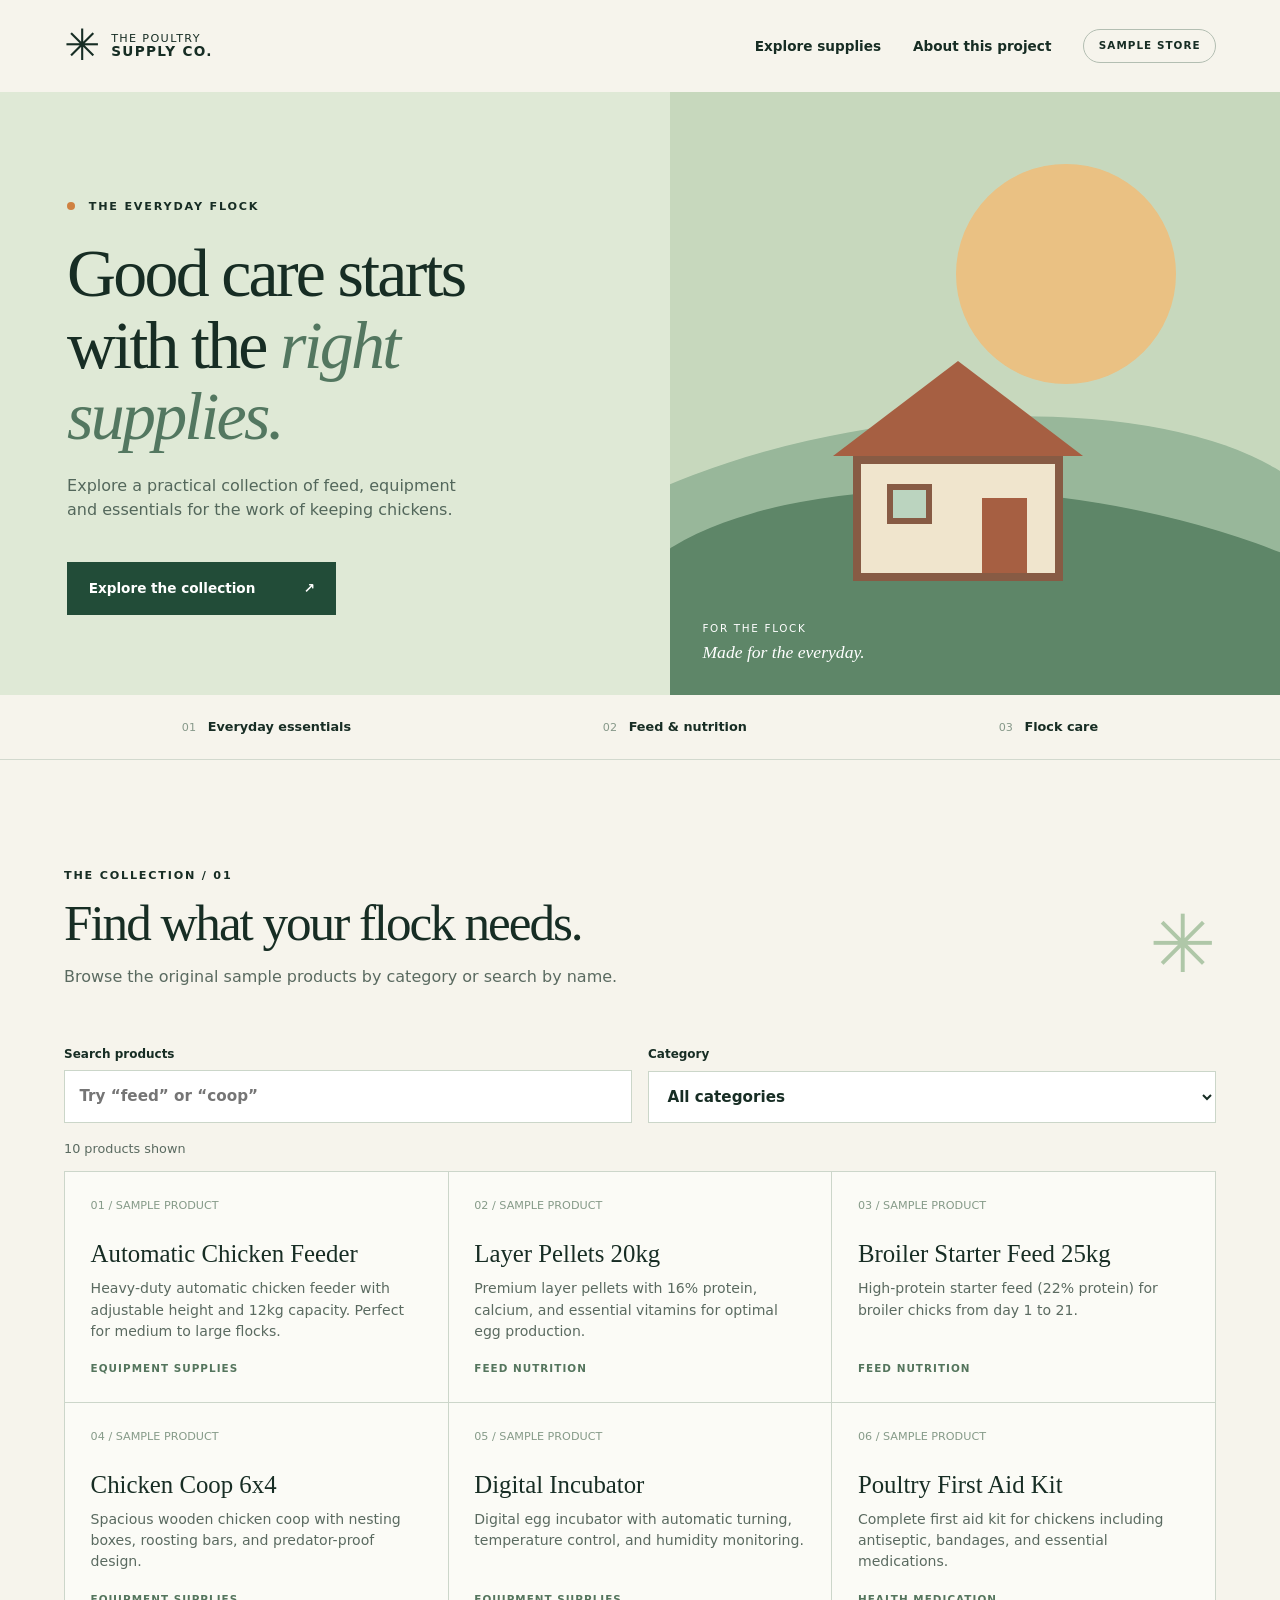
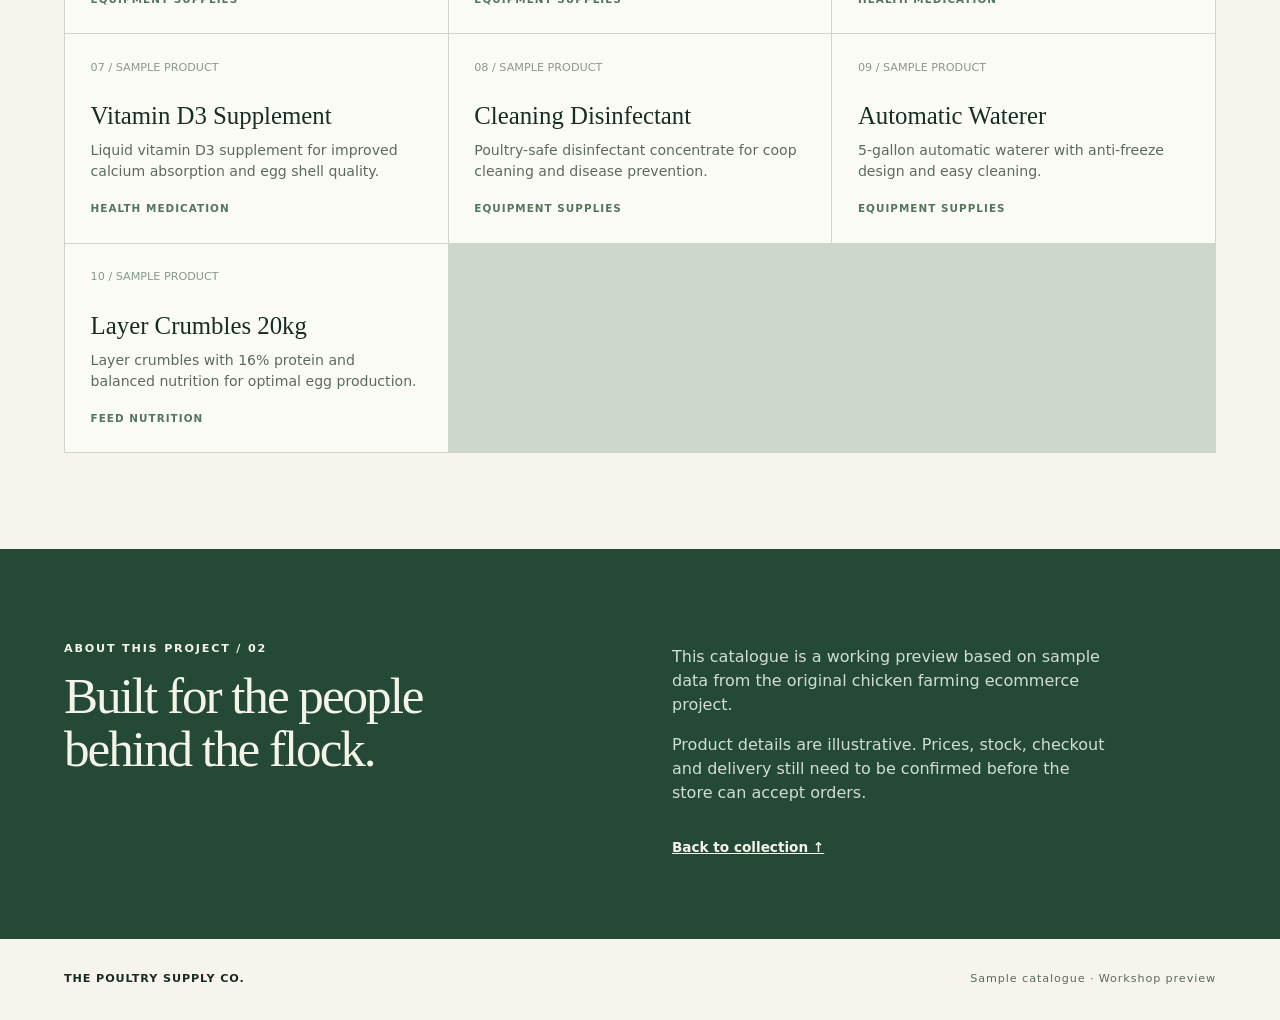
==== index.html @ 5d29d9c8 "Create standalone sample catalogue" ====
<!doctype html>
<html lang="en">
<head>
  <meta charset="utf-8">
  <meta name="viewport" content="width=device-width, initial-scale=1">
  <meta name="description" content="Explore sample poultry supplies from the Chicken Farming Ecommerce project.">
  <title>Chicken Farming | Sample catalogue</title>
  <link rel="stylesheet" href="store.css">
  <script src="products.js" defer></script>
  <script src="store.js" defer></script>
</head>
<body>
  <header class="header">
    <a class="brand" href="#top"><span class="brand-mark" aria-hidden="true">✳</span><span>THE POULTRY<br><b>SUPPLY CO.</b></span></a>
    <nav aria-label="Main navigation"><a href="#catalogue">Explore supplies</a><a href="#about">About this project</a></nav>
    <span class="demo-tag">SAMPLE STORE</span>
  </header>
  <main id="top">
    <section class="hero">
      <div class="hero-copy"><p class="eyebrow"><span></span> THE EVERYDAY FLOCK</p><h1>Good care starts<br>with the <em>right supplies.</em></h1><p>Explore a practical collection of feed, equipment and essentials for the work of keeping chickens.</p><a class="primary" href="#catalogue">Explore the collection <span aria-hidden="true">↗</span></a></div>
      <div class="hero-art" aria-hidden="true"><div class="sun"></div><div class="hill hill-back"></div><div class="hill hill-front"></div><div class="coop"><div class="roof"></div><div class="coop-body"><div class="window"></div><div class="door"></div></div></div><div class="art-label">FOR THE FLOCK<br><strong>Made for the everyday.</strong></div></div>
    </section>
    <section class="benefits" aria-label="Catalogue highlights"><span>01 <b>Everyday essentials</b></span><span>02 <b>Feed & nutrition</b></span><span>03 <b>Flock care</b></span></section>
    <section class="catalogue" id="catalogue">
      <div class="section-head"><div><p class="eyebrow">THE COLLECTION / 01</p><h2>Find what your flock needs.</h2><p>Browse the original sample products by category or search by name.</p></div><span class="catalogue-mark" aria-hidden="true">✳</span></div>
      <div class="controls"><label for="search">Search products<input type="search" id="search" placeholder="Try “feed” or “coop”"></label><label for="category">Category<select id="category"><option value="">All categories</option></select></label></div>
      <p id="count" class="count" role="status"></p>
      <div id="products" class="product-grid"></div>
      <noscript><p>Enable JavaScript to browse the sample product list.</p></noscript>
    </section>
    <section id="about" class="about"><div><p class="eyebrow">ABOUT THIS PROJECT / 02</p><h2>Built for the people<br>behind the flock.</h2></div><div><p>This catalogue is a working preview based on sample data from the original chicken farming ecommerce project.</p><p>Product details are illustrative. Prices, stock, checkout and delivery still need to be confirmed before the store can accept orders.</p><a href="#catalogue">Back to collection ↑</a></div></section>
  </main>
  <footer><strong>THE POULTRY SUPPLY CO.</strong><span>Sample catalogue · Workshop preview</span></footer>
</body>
</html>
---- store.css ----
:root{--ink:#172d24;--muted:#5a6a60;--forest:#224c38;--cream:#f6f4ec;--lime:#d5ea9b;--orange:#eab171}*{box-sizing:border-box}html{scroll-behavior:smooth}body{margin:0;background:var(--cream);color:var(--ink);font:16px/1.5 system-ui,sans-serif}a{color:inherit}a:focus-visible,button:focus-visible,input:focus-visible,select:focus-visible{outline:3px solid #d98a38;outline-offset:3px}.header{height:92px;display:flex;align-items:center;gap:2rem;max-width:1440px;margin:auto;padding:0 5%}.brand{display:flex;gap:.6rem;align-items:center;font-size:.7rem;line-height:1.05;letter-spacing:.12em;text-decoration:none}.brand b{font-size:.85rem}.brand-mark{font-size:2.7rem;line-height:1}.header nav{display:flex;gap:2rem;margin-left:auto;font-size:.85rem;font-weight:600}.header nav a{text-decoration:none}.demo-tag{border:1px solid #b3beb2;border-radius:30px;padding:.5rem .9rem;font-size:.65rem;font-weight:700;letter-spacing:.1em}.hero{min-height:520px;background:#dfe9d6;display:grid;grid-template-columns:1.1fr 1fr}.hero-copy{padding:6rem 8% 5rem 10%;align-self:center}.eyebrow{font-size:.7rem;letter-spacing:.16em;font-weight:750;text-transform:uppercase}.hero-copy .eyebrow span{display:inline-block;width:8px;height:8px;background:#cf8141;border-radius:50%;margin-right:.5rem}.hero h1,.section-head h2,.about h2{font-family:Georgia,serif;font-weight:400;letter-spacing:-.04em;line-height:1.05}.hero h1{font-size:clamp(2.9rem,5.3vw,5.6rem);margin:1.4rem 0}.hero h1 em{color:#537760;font-weight:400}.hero-copy>p:not(.eyebrow){max-width:410px;color:#53675b}.primary{display:inline-flex;margin-top:1.5rem;background:var(--forest);color:white;padding:1rem 1.35rem;text-decoration:none;gap:3rem;font-weight:650;font-size:.85rem}.hero-art{position:relative;overflow:hidden;background:#c7d8bd;min-height:380px}.sun{position:absolute;width:220px;height:220px;background:#eac183;border-radius:50%;top:12%;right:17%}.hill{position:absolute;width:140%;height:60%;border-radius:50% 50% 0 0}.hill-back{background:#98b79a;bottom:-15%;left:-30%;transform:rotate(-8deg)}.hill-front{background:#5e8668;bottom:-27%;right:-30%;transform:rotate(7deg)}.coop{position:absolute;width:210px;height:190px;bottom:18%;left:30%}.roof{width:0;height:0;border-left:125px solid transparent;border-right:125px solid transparent;border-bottom:95px solid #a65f42;position:absolute;top:-35px;left:-20px}.coop-body{position:absolute;top:60px;width:210px;height:125px;background:#f0e5cd;border:8px solid #875b44}.window{position:absolute;top:20px;left:26px;width:45px;height:40px;border:6px solid #875b44;background:#bbd4bf}.door{position:absolute;bottom:0;right:28px;width:45px;height:75px;background:#a65f42}.art-label{position:absolute;bottom:2rem;left:2rem;color:white;font-size:.65rem;letter-spacing:.16em}.art-label strong{display:block;font:italic 1.1rem Georgia;margin-top:.35rem;letter-spacing:0}.benefits{display:flex;justify-content:space-around;gap:1rem;padding:1.4rem 5%;border-bottom:1px solid #d2d9ce;font-size:.7rem;color:#87998a}.benefits b{color:var(--ink);margin-left:.5rem;font-size:.8rem}.catalogue{max-width:1300px;margin:auto;padding:6rem 5%}.section-head{display:flex;justify-content:space-between;align-items:end}.section-head h2,.about h2{font-size:clamp(2.4rem,4vw,4rem);margin:.6rem 0}.section-head p:not(.eyebrow){color:var(--muted)}.catalogue-mark{font-size:5rem;color:#afc7a8}.controls{display:flex;gap:1rem;margin:2.5rem 0 1rem}.controls label{display:grid;gap:.4rem;font-size:.75rem;font-weight:700;flex:1}.controls input,.controls select{font:inherit;font-size:.95rem;background:white;color:var(--ink);border:1px solid #cbd6c9;padding:.9rem;width:100%;border-radius:0}.count{font-size:.8rem;color:var(--muted)}.product-grid{display:grid;grid-template-columns:repeat(3,1fr);gap:1px;background:#ccd6ca;border:1px solid #ccd6ca}.product{background:#fbfbf6;padding:1.6rem;min-height:200px;display:flex;flex-direction:column}.product .number{font-size:.7rem;color:#869b89;display:flex;justify-content:space-between}.product h3{font-family:Georgia,serif;font-weight:400;font-size:1.55rem;line-height:1.15;margin:1.6rem 0 .6rem}.product p{color:var(--muted);font-size:.88rem;margin:0}.product .category{margin-top:auto;padding-top:1.2rem;text-transform:uppercase;font-size:.65rem;letter-spacing:.1em;font-weight:700;color:#54755d}.empty{grid-column:1/-1;padding:2rem;background:#fbfbf6}.about{background:#244936;color:#f5f4e8;padding:5rem max(5%,calc((100vw - 1170px)/2));display:grid;grid-template-columns:1fr 1fr;gap:4rem}.about p:not(.eyebrow){color:#d2ded3;max-width:440px}.about a{display:inline-block;margin-top:1rem;font-weight:700;font-size:.85rem}footer{display:flex;justify-content:space-between;padding:2rem 5%;font-size:.7rem;letter-spacing:.08em}footer span{color:var(--muted)}@media(max-width:760px){.header{height:auto;min-height:78px;flex-wrap:wrap;padding:1rem 5%;gap:1rem}.header nav{order:3;width:100%;margin:0}.demo-tag{margin-left:auto}.hero{grid-template-columns:1fr}.hero-copy{padding:4rem 6%}.hero-art{min-height:300px}.benefits{justify-content:space-between;flex-wrap:wrap}.catalogue{padding:4rem 5%}.product-grid{grid-template-columns:repeat(2,1fr)}.about{grid-template-columns:1fr;gap:1rem}.catalogue-mark{display:none}}@media(max-width:480px){.controls{flex-direction:column}.product-grid{grid-template-columns:1fr}.product{min-height:170px}.benefits span{width:100%}footer{gap:1rem;flex-direction:column}}
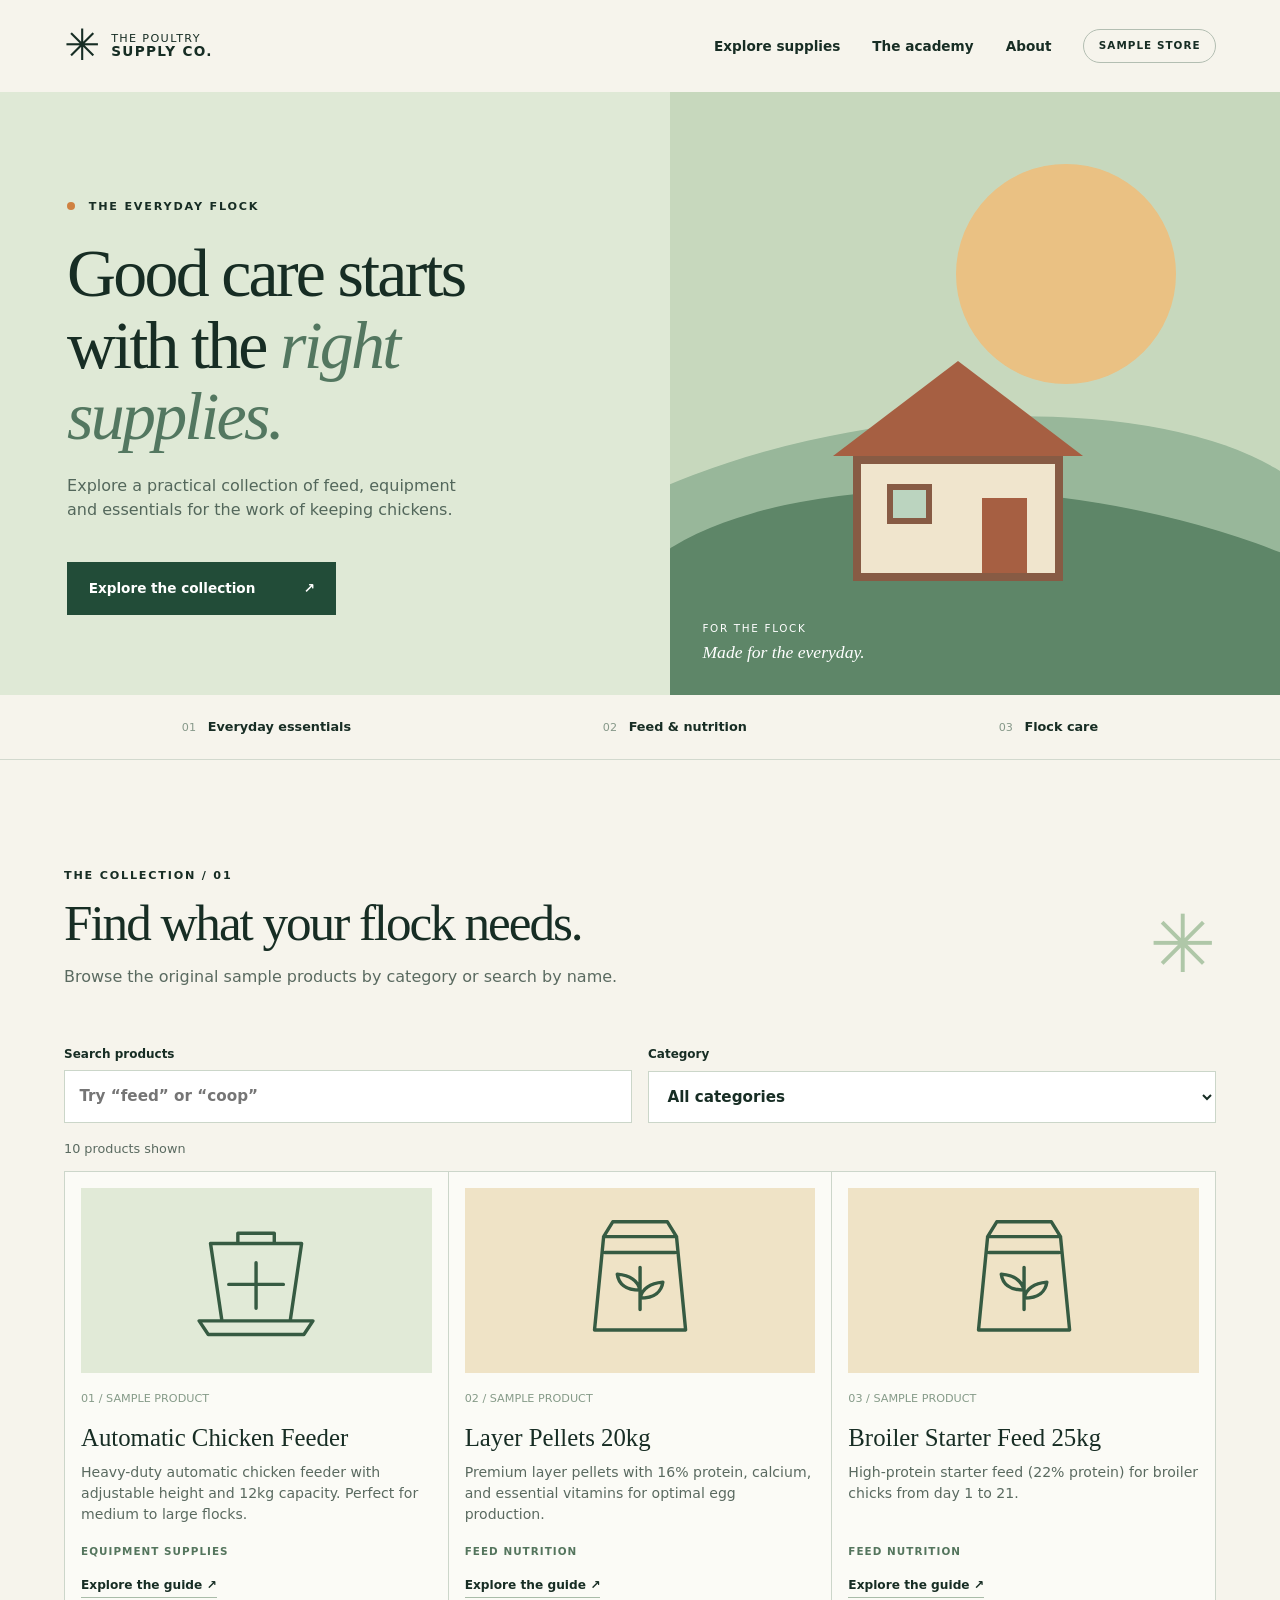
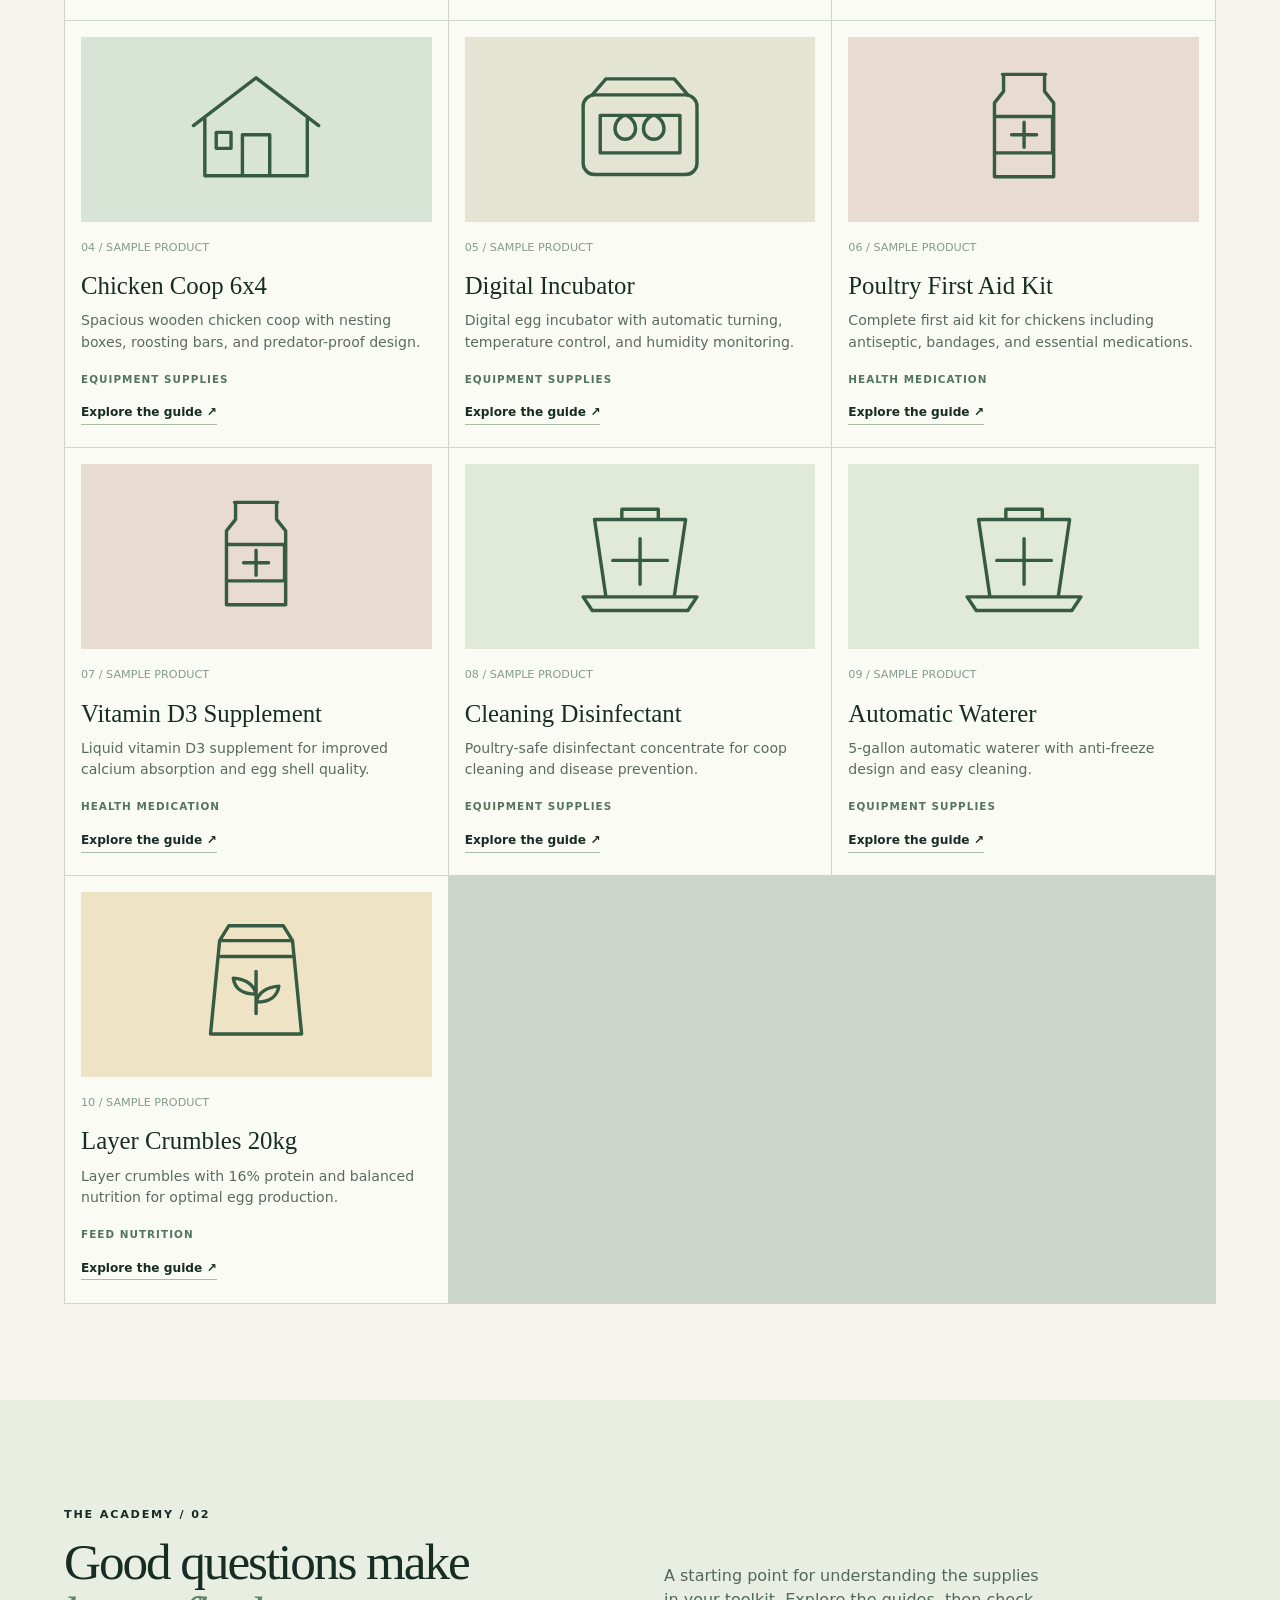
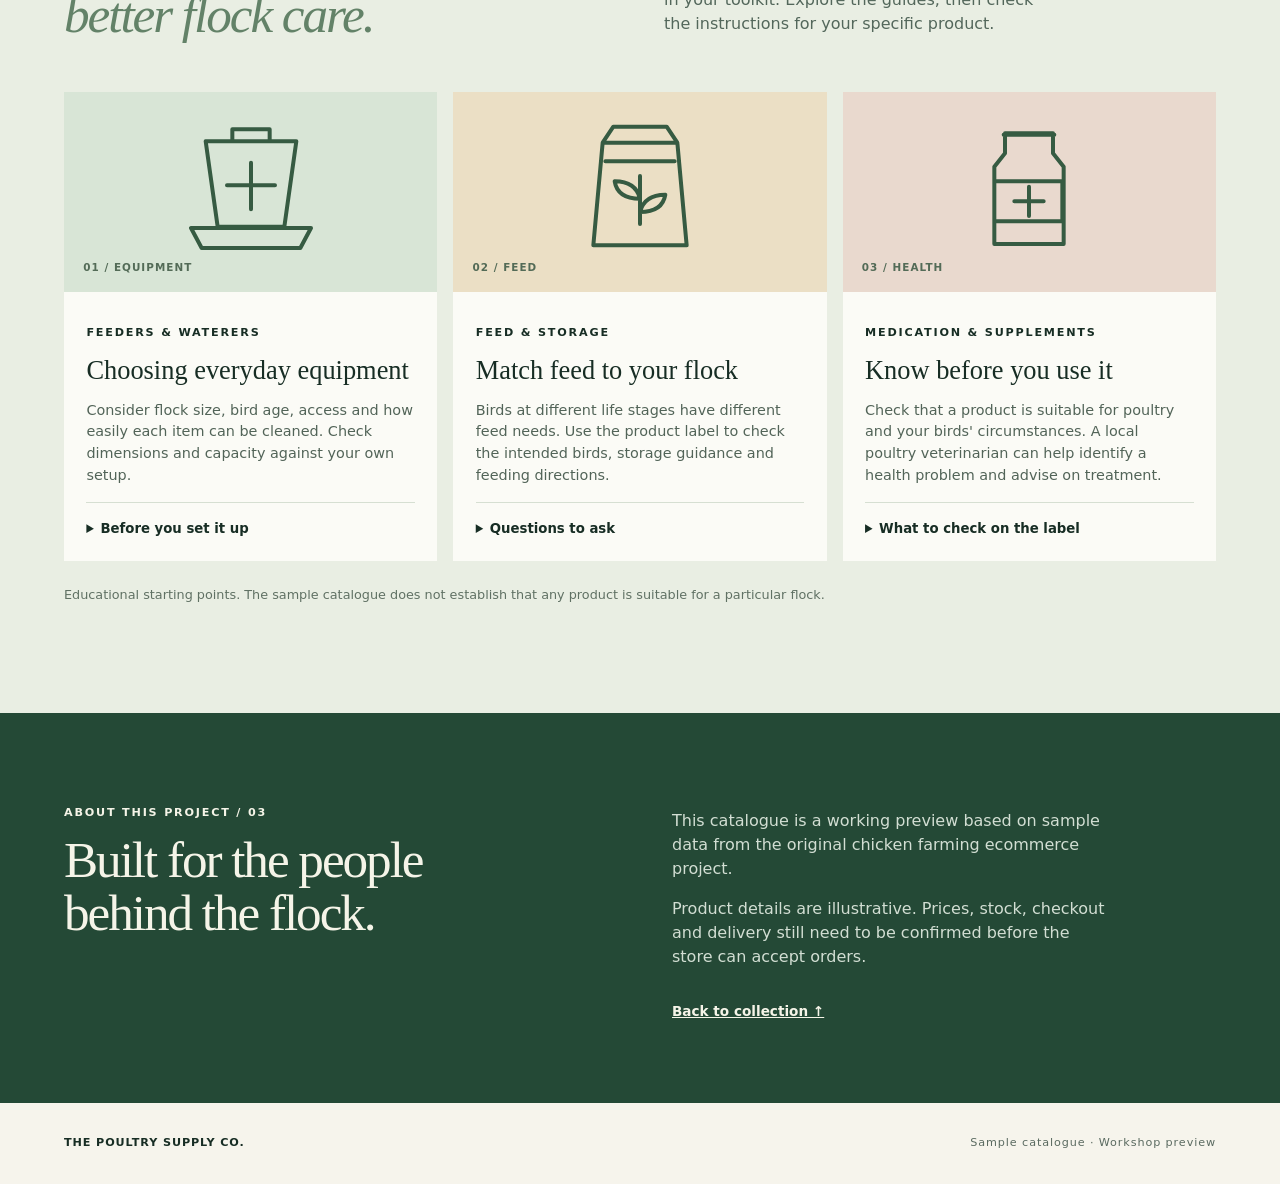
==== commit 138baeef: "Add illustrated product guides and academy" ====
--- a/index.html
+++ b/index.html
@@ -12,7 +12,7 @@
 <body>
   <header class="header">
     <a class="brand" href="#top"><span class="brand-mark" aria-hidden="true">✳</span><span>THE POULTRY<br><b>SUPPLY CO.</b></span></a>
-    <nav aria-label="Main navigation"><a href="#catalogue">Explore supplies</a><a href="#about">About this project</a></nav>
+    <nav aria-label="Main navigation"><a href="#catalogue">Explore supplies</a><a href="#academy">The academy</a><a href="#about">About</a></nav>
     <span class="demo-tag">SAMPLE STORE</span>
   </header>
   <main id="top">
@@ -28,7 +28,26 @@
       <div id="products" class="product-grid"></div>
       <noscript><p>Enable JavaScript to browse the sample product list.</p></noscript>
     </section>
-    <section id="about" class="about"><div><p class="eyebrow">ABOUT THIS PROJECT / 02</p><h2>Built for the people<br>behind the flock.</h2></div><div><p>This catalogue is a working preview based on sample data from the original chicken farming ecommerce project.</p><p>Product details are illustrative. Prices, stock, checkout and delivery still need to be confirmed before the store can accept orders.</p><a href="#catalogue">Back to collection ↑</a></div></section>
+
+    <section class="academy" id="academy">
+      <div class="academy-intro"><div><p class="eyebrow">THE ACADEMY / 02</p><h2>Good questions make<br><em>better flock care.</em></h2></div><p>A starting point for understanding the supplies in your toolkit. Explore the guides, then check the instructions for your specific product.</p></div>
+      <div class="academy-grid">
+        <article class="guide" id="guide-equipment">
+          <div class="guide-visual guide-equipment" aria-hidden="true"><svg viewBox="0 0 180 120"><path d="M56 22h68l-9 64H65zM45 87h90l-8 15H53zM76 22v-9h28v9" /><path d="M72 55h36M90 38v35" /></svg><span>01 / EQUIPMENT</span></div>
+          <div class="guide-body"><p class="eyebrow">FEEDERS & WATERERS</p><h3>Choosing everyday equipment</h3><p>Consider flock size, bird age, access and how easily each item can be cleaned. Check dimensions and capacity against your own setup.</p><details><summary>Before you set it up</summary><ul><li>Place equipment where birds can reach it and you can inspect it.</li><li>Keep water clean and fresh, and clean feeders and waterers regularly.</li><li>Follow the manufacturer's assembly and cleaning instructions.</li></ul><a href="https://extension.umn.edu/agriculture/animals-and-livestock/poultry/raising-chickens-for-eggs">Read the University of Minnesota poultry guide ↗</a></details></div>
+        </article>
+        <article class="guide" id="guide-feed">
+          <div class="guide-visual guide-feed" aria-hidden="true"><svg viewBox="0 0 180 120"><path d="M62 23h56l7 77H55zM62 23l8-12h40l8 12M64 37h52" /><path d="M90 84V48M90 65c-14 0-18-7-19-13 11 0 17 5 19 13zm0 10c14 0 18-7 19-13-11 0-17 5-19 13z" /></svg><span>02 / FEED</span></div>
+          <div class="guide-body"><p class="eyebrow">FEED & STORAGE</p><h3>Match feed to your flock</h3><p>Birds at different life stages have different feed needs. Use the product label to check the intended birds, storage guidance and feeding directions.</p><details><summary>Questions to ask</summary><ul><li>Is the feed intended for this type and age of bird?</li><li>Can it be kept dry, secure and protected from pests?</li><li>Is fresh, clean water available alongside feed?</li></ul><a href="https://extension.umn.edu/agriculture/animals-and-livestock/poultry/raising-chickens-for-eggs">Explore feeding and water guidance ↗</a></details></div>
+        </article>
+        <article class="guide" id="guide-health">
+          <div class="guide-visual guide-health" aria-hidden="true"><svg viewBox="0 0 180 120"><path d="M72 16h36v15l8 10v58H64V41l8-10zM71 17h38M65 52h50v30H65" /><path d="M90 56v22M79 67h22" /></svg><span>03 / HEALTH</span></div>
+          <div class="guide-body"><p class="eyebrow">MEDICATION & SUPPLEMENTS</p><h3>Know before you use it</h3><p>Check that a product is suitable for poultry and your birds' circumstances. A local poultry veterinarian can help identify a health problem and advise on treatment.</p><details><summary>What to check on the label</summary><ul><li>Intended species, purpose, directions and storage.</li><li>Any egg or meat withdrawal instructions, where applicable.</li><li>When unsure, ask a veterinarian before use. Keep the packaging available for the conversation.</li></ul><a href="https://extension.umn.edu/agriculture/animals-and-livestock/poultry/poultry-biosecurity-basics">Read poultry biosecurity basics ↗</a></details></div>
+        </article>
+      </div>
+      <p class="academy-note">Educational starting points. The sample catalogue does not establish that any product is suitable for a particular flock.</p>
+    </section>
+    <section id="about" class="about"><div><p class="eyebrow">ABOUT THIS PROJECT / 03</p><h2>Built for the people<br>behind the flock.</h2></div><div><p>This catalogue is a working preview based on sample data from the original chicken farming ecommerce project.</p><p>Product details are illustrative. Prices, stock, checkout and delivery still need to be confirmed before the store can accept orders.</p><a href="#catalogue">Back to collection ↑</a></div></section>
   </main>
   <footer><strong>THE POULTRY SUPPLY CO.</strong><span>Sample catalogue · Workshop preview</span></footer>
 </body>
--- a/store.css
+++ b/store.css
@@ -1 +1,4 @@
 :root{--ink:#172d24;--muted:#5a6a60;--forest:#224c38;--cream:#f6f4ec;--lime:#d5ea9b;--orange:#eab171}*{box-sizing:border-box}html{scroll-behavior:smooth}body{margin:0;background:var(--cream);color:var(--ink);font:16px/1.5 system-ui,sans-serif}a{color:inherit}a:focus-visible,button:focus-visible,input:focus-visible,select:focus-visible{outline:3px solid #d98a38;outline-offset:3px}.header{height:92px;display:flex;align-items:center;gap:2rem;max-width:1440px;margin:auto;padding:0 5%}.brand{display:flex;gap:.6rem;align-items:center;font-size:.7rem;line-height:1.05;letter-spacing:.12em;text-decoration:none}.brand b{font-size:.85rem}.brand-mark{font-size:2.7rem;line-height:1}.header nav{display:flex;gap:2rem;margin-left:auto;font-size:.85rem;font-weight:600}.header nav a{text-decoration:none}.demo-tag{border:1px solid #b3beb2;border-radius:30px;padding:.5rem .9rem;font-size:.65rem;font-weight:700;letter-spacing:.1em}.hero{min-height:520px;background:#dfe9d6;display:grid;grid-template-columns:1.1fr 1fr}.hero-copy{padding:6rem 8% 5rem 10%;align-self:center}.eyebrow{font-size:.7rem;letter-spacing:.16em;font-weight:750;text-transform:uppercase}.hero-copy .eyebrow span{display:inline-block;width:8px;height:8px;background:#cf8141;border-radius:50%;margin-right:.5rem}.hero h1,.section-head h2,.about h2{font-family:Georgia,serif;font-weight:400;letter-spacing:-.04em;line-height:1.05}.hero h1{font-size:clamp(2.9rem,5.3vw,5.6rem);margin:1.4rem 0}.hero h1 em{color:#537760;font-weight:400}.hero-copy>p:not(.eyebrow){max-width:410px;color:#53675b}.primary{display:inline-flex;margin-top:1.5rem;background:var(--forest);color:white;padding:1rem 1.35rem;text-decoration:none;gap:3rem;font-weight:650;font-size:.85rem}.hero-art{position:relative;overflow:hidden;background:#c7d8bd;min-height:380px}.sun{position:absolute;width:220px;height:220px;background:#eac183;border-radius:50%;top:12%;right:17%}.hill{position:absolute;width:140%;height:60%;border-radius:50% 50% 0 0}.hill-back{background:#98b79a;bottom:-15%;left:-30%;transform:rotate(-8deg)}.hill-front{background:#5e8668;bottom:-27%;right:-30%;transform:rotate(7deg)}.coop{position:absolute;width:210px;height:190px;bottom:18%;left:30%}.roof{width:0;height:0;border-left:125px solid transparent;border-right:125px solid transparent;border-bottom:95px solid #a65f42;position:absolute;top:-35px;left:-20px}.coop-body{position:absolute;top:60px;width:210px;height:125px;background:#f0e5cd;border:8px solid #875b44}.window{position:absolute;top:20px;left:26px;width:45px;height:40px;border:6px solid #875b44;background:#bbd4bf}.door{position:absolute;bottom:0;right:28px;width:45px;height:75px;background:#a65f42}.art-label{position:absolute;bottom:2rem;left:2rem;color:white;font-size:.65rem;letter-spacing:.16em}.art-label strong{display:block;font:italic 1.1rem Georgia;margin-top:.35rem;letter-spacing:0}.benefits{display:flex;justify-content:space-around;gap:1rem;padding:1.4rem 5%;border-bottom:1px solid #d2d9ce;font-size:.7rem;color:#87998a}.benefits b{color:var(--ink);margin-left:.5rem;font-size:.8rem}.catalogue{max-width:1300px;margin:auto;padding:6rem 5%}.section-head{display:flex;justify-content:space-between;align-items:end}.section-head h2,.about h2{font-size:clamp(2.4rem,4vw,4rem);margin:.6rem 0}.section-head p:not(.eyebrow){color:var(--muted)}.catalogue-mark{font-size:5rem;color:#afc7a8}.controls{display:flex;gap:1rem;margin:2.5rem 0 1rem}.controls label{display:grid;gap:.4rem;font-size:.75rem;font-weight:700;flex:1}.controls input,.controls select{font:inherit;font-size:.95rem;background:white;color:var(--ink);border:1px solid #cbd6c9;padding:.9rem;width:100%;border-radius:0}.count{font-size:.8rem;color:var(--muted)}.product-grid{display:grid;grid-template-columns:repeat(3,1fr);gap:1px;background:#ccd6ca;border:1px solid #ccd6ca}.product{background:#fbfbf6;padding:1.6rem;min-height:200px;display:flex;flex-direction:column}.product .number{font-size:.7rem;color:#869b89;display:flex;justify-content:space-between}.product h3{font-family:Georgia,serif;font-weight:400;font-size:1.55rem;line-height:1.15;margin:1.6rem 0 .6rem}.product p{color:var(--muted);font-size:.88rem;margin:0}.product .category{margin-top:auto;padding-top:1.2rem;text-transform:uppercase;font-size:.65rem;letter-spacing:.1em;font-weight:700;color:#54755d}.empty{grid-column:1/-1;padding:2rem;background:#fbfbf6}.about{background:#244936;color:#f5f4e8;padding:5rem max(5%,calc((100vw - 1170px)/2));display:grid;grid-template-columns:1fr 1fr;gap:4rem}.about p:not(.eyebrow){color:#d2ded3;max-width:440px}.about a{display:inline-block;margin-top:1rem;font-weight:700;font-size:.85rem}footer{display:flex;justify-content:space-between;padding:2rem 5%;font-size:.7rem;letter-spacing:.08em}footer span{color:var(--muted)}@media(max-width:760px){.header{height:auto;min-height:78px;flex-wrap:wrap;padding:1rem 5%;gap:1rem}.header nav{order:3;width:100%;margin:0}.demo-tag{margin-left:auto}.hero{grid-template-columns:1fr}.hero-copy{padding:4rem 6%}.hero-art{min-height:300px}.benefits{justify-content:space-between;flex-wrap:wrap}.catalogue{padding:4rem 5%}.product-grid{grid-template-columns:repeat(2,1fr)}.about{grid-template-columns:1fr;gap:1rem}.catalogue-mark{display:none}}@media(max-width:480px){.controls{flex-direction:column}.product-grid{grid-template-columns:1fr}.product{min-height:170px}.benefits span{width:100%}footer{gap:1rem;flex-direction:column}}
+
+/* Catalogue and academy illustrations are editable vector shapes. */
+.product{padding:1rem 1rem 1.4rem}.product-visual{height:185px;display:grid;place-items:center;margin-bottom:1.1rem;background:#e1ead7}.product-visual svg,.guide-visual svg{height:80%;width:auto;fill:none;stroke:#365b42;stroke-width:3;stroke-linecap:round;stroke-linejoin:round}.visual-feed{background:#efe3c6}.visual-health{background:#e8dcd1}.visual-housing{background:#d8e5d6}.visual-incubator{background:#e3e5d2}.product h3{margin:1rem 0 .6rem}.product-guide{font-weight:700;font-size:.76rem;margin-top:1rem;text-decoration:none;border-bottom:1px solid #a9bca8;align-self:flex-start;padding-bottom:.15rem}.academy{padding:6rem max(5%,calc((100vw - 1170px)/2));background:#e9eee3}.academy-intro{display:grid;grid-template-columns:1fr 1fr;gap:3rem;align-items:end;margin-bottom:2.5rem}.academy h2{font:400 clamp(2.4rem,4vw,4rem)/1.05 Georgia,serif;letter-spacing:-.04em;margin:.6rem 0}.academy h2 em{font-weight:400;color:#638268}.academy-intro>p{max-width:390px;color:#53675b}.academy-grid{display:grid;grid-template-columns:repeat(3,1fr);gap:1rem;align-items:start}.guide{background:#fbfbf6}.guide-visual{height:200px;position:relative;display:flex;justify-content:center;align-items:center;background:#d8e5d6}.guide-feed{background:#ebdfc5}.guide-health{background:#e9d9ce}.guide-visual span{position:absolute;bottom:1rem;left:1.2rem;font-size:.65rem;font-weight:700;letter-spacing:.1em;color:#536b57}.guide-body{padding:1.4rem}.guide-body h3{font:400 1.65rem/1.15 Georgia,serif;margin:.8rem 0}.guide-body p:not(.eyebrow),.guide-body li{font-size:.9rem;color:#526458}.guide-body details{border-top:1px solid #d6dfd2;padding-top:1rem;margin-top:1rem}.guide-body summary{font-size:.83rem;font-weight:750;cursor:pointer}.guide-body ul{padding-left:1.1rem}.guide-body li{margin:.5rem 0}.guide-body details a{font-size:.78rem;font-weight:700}.academy-note{color:#607164;font-size:.8rem;margin-top:1.5rem}@media(max-width:760px){.academy{padding:4rem 5%}.academy-intro{grid-template-columns:1fr;gap:.5rem}.academy-grid{grid-template-columns:1fr}.guide-visual{height:180px}.product-visual{height:160px}}
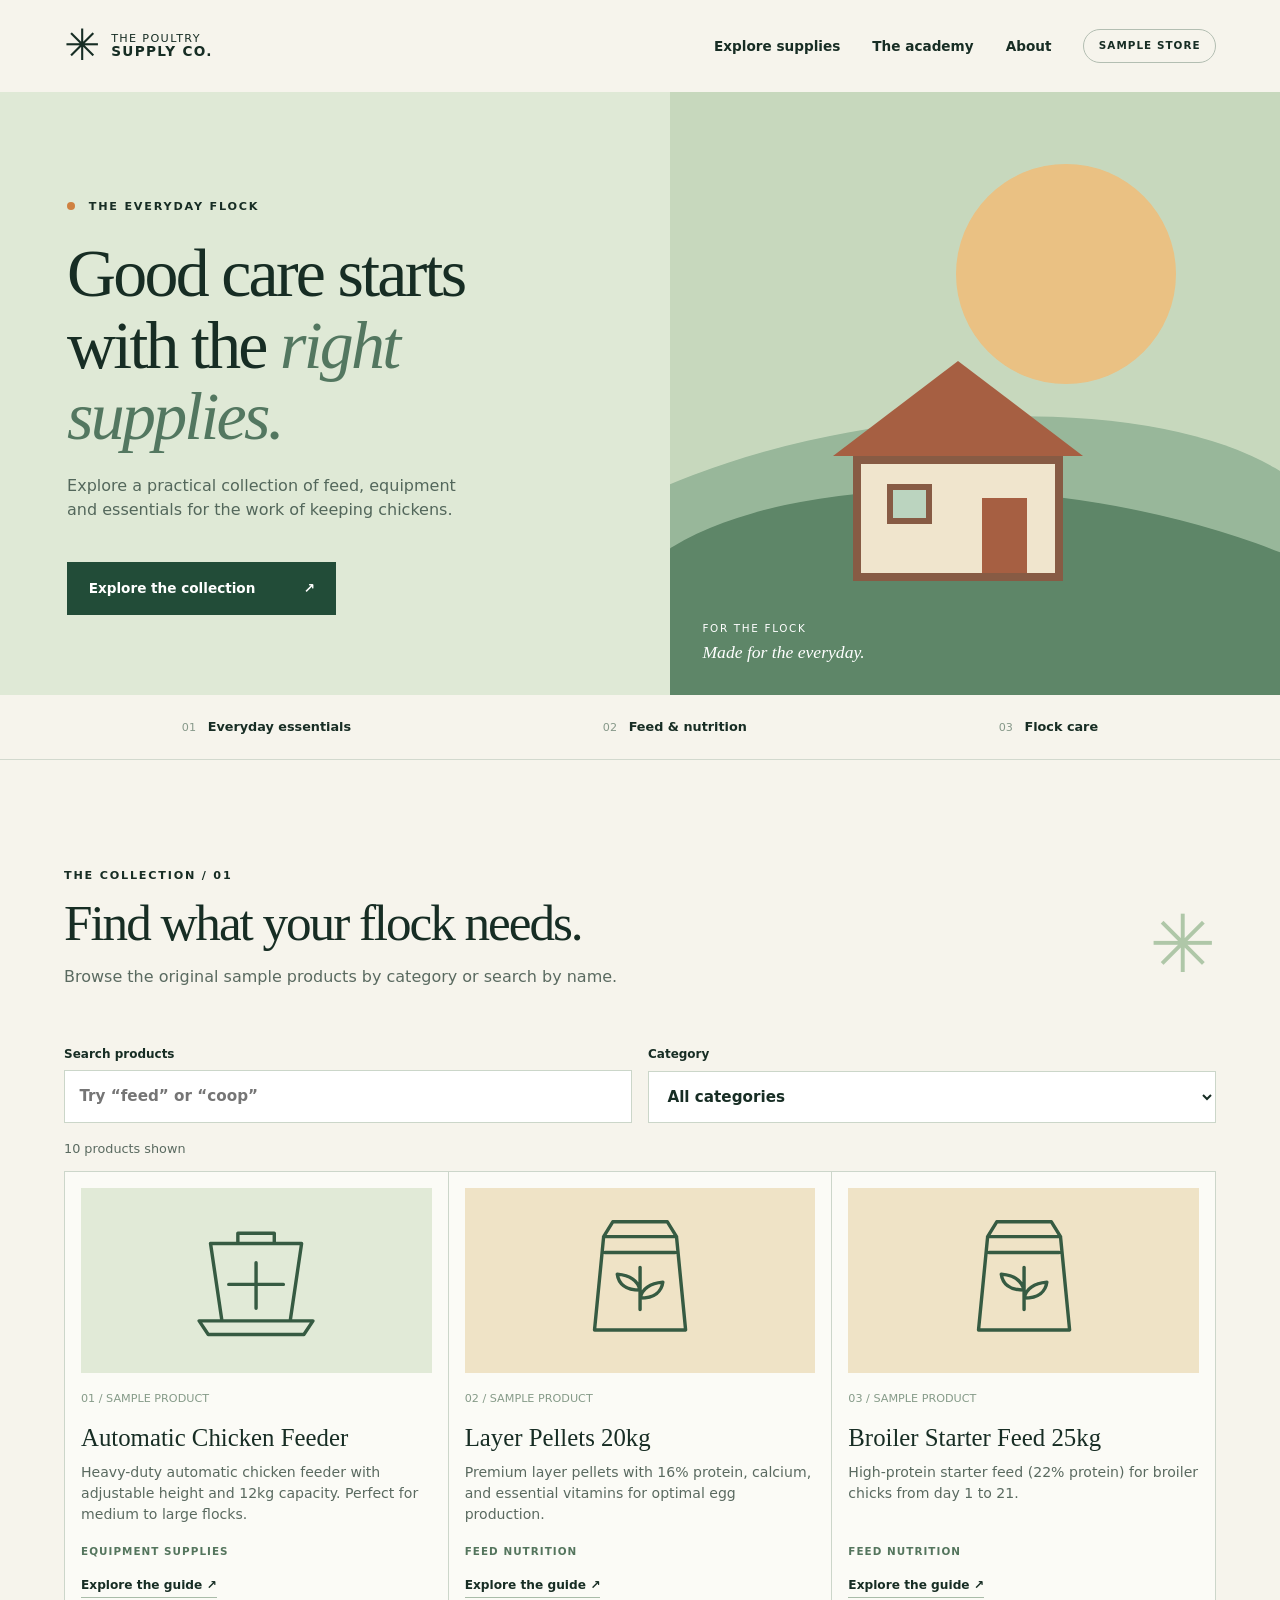
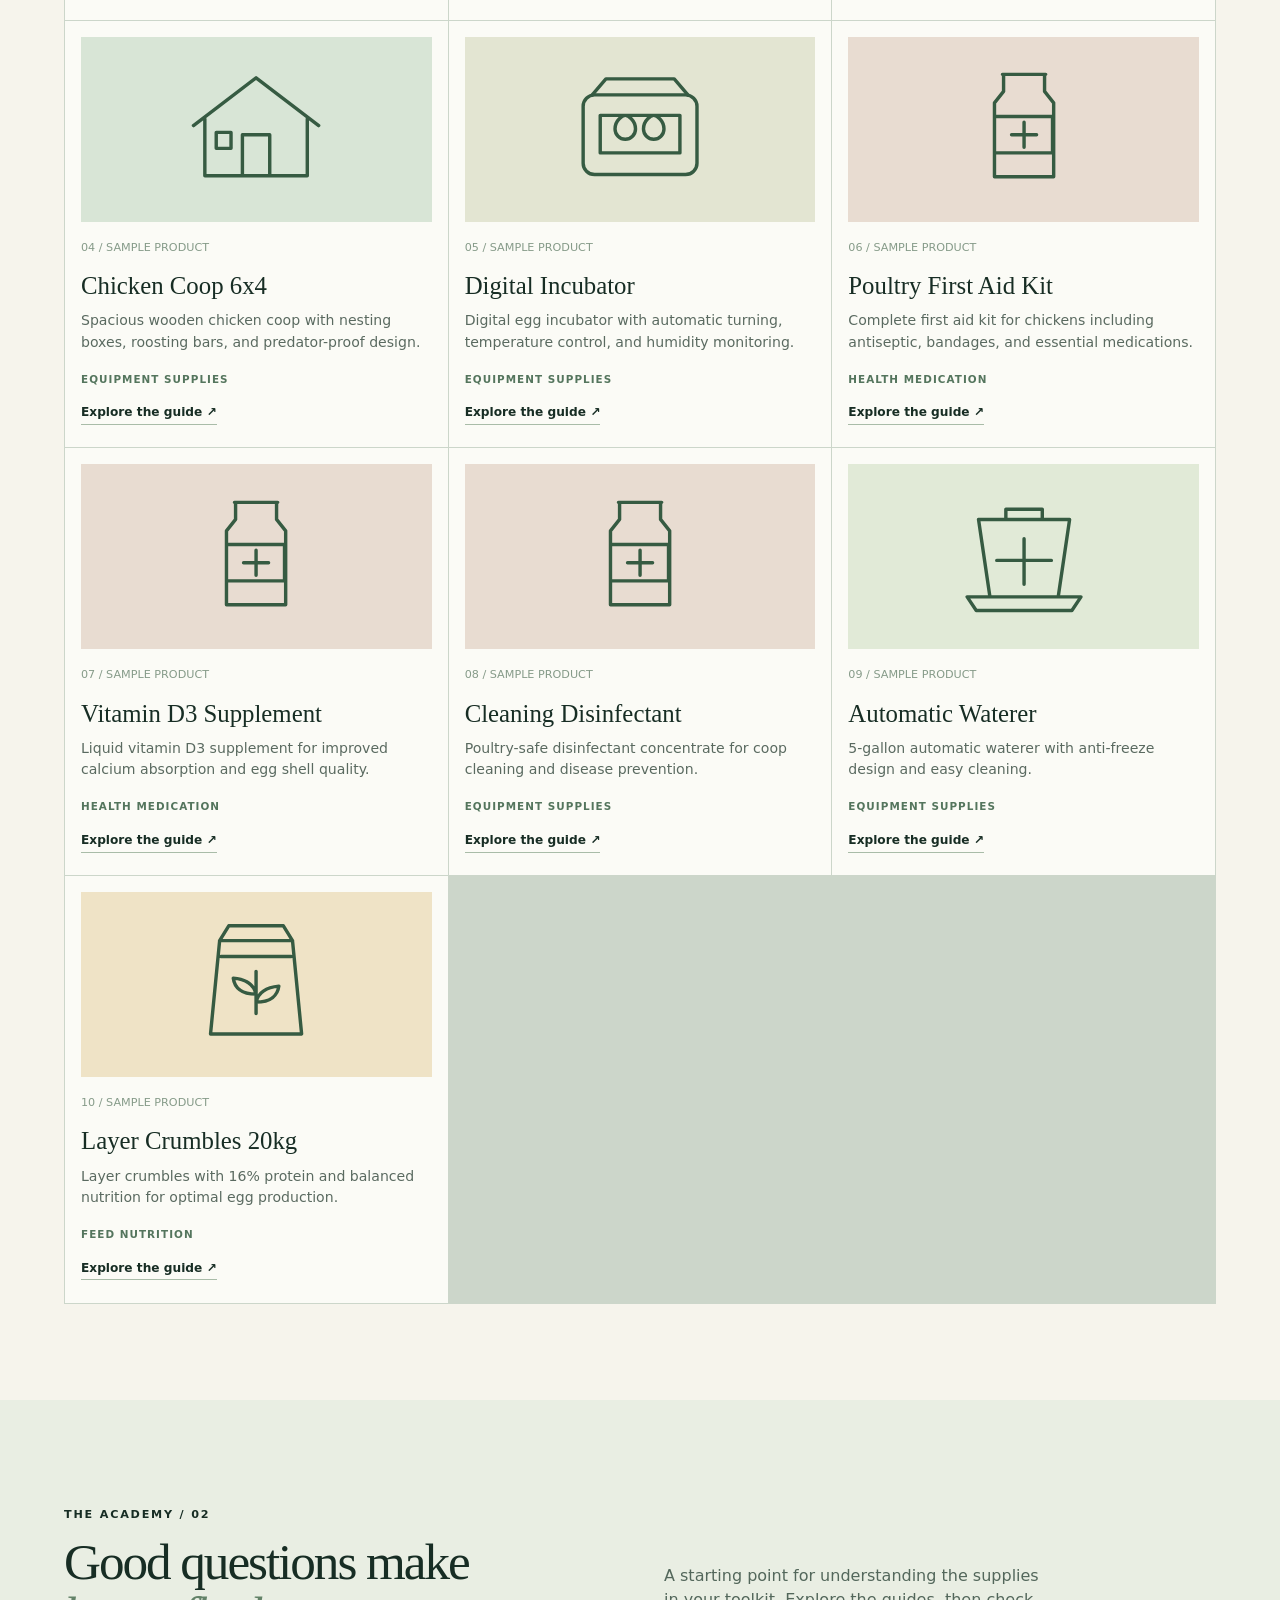
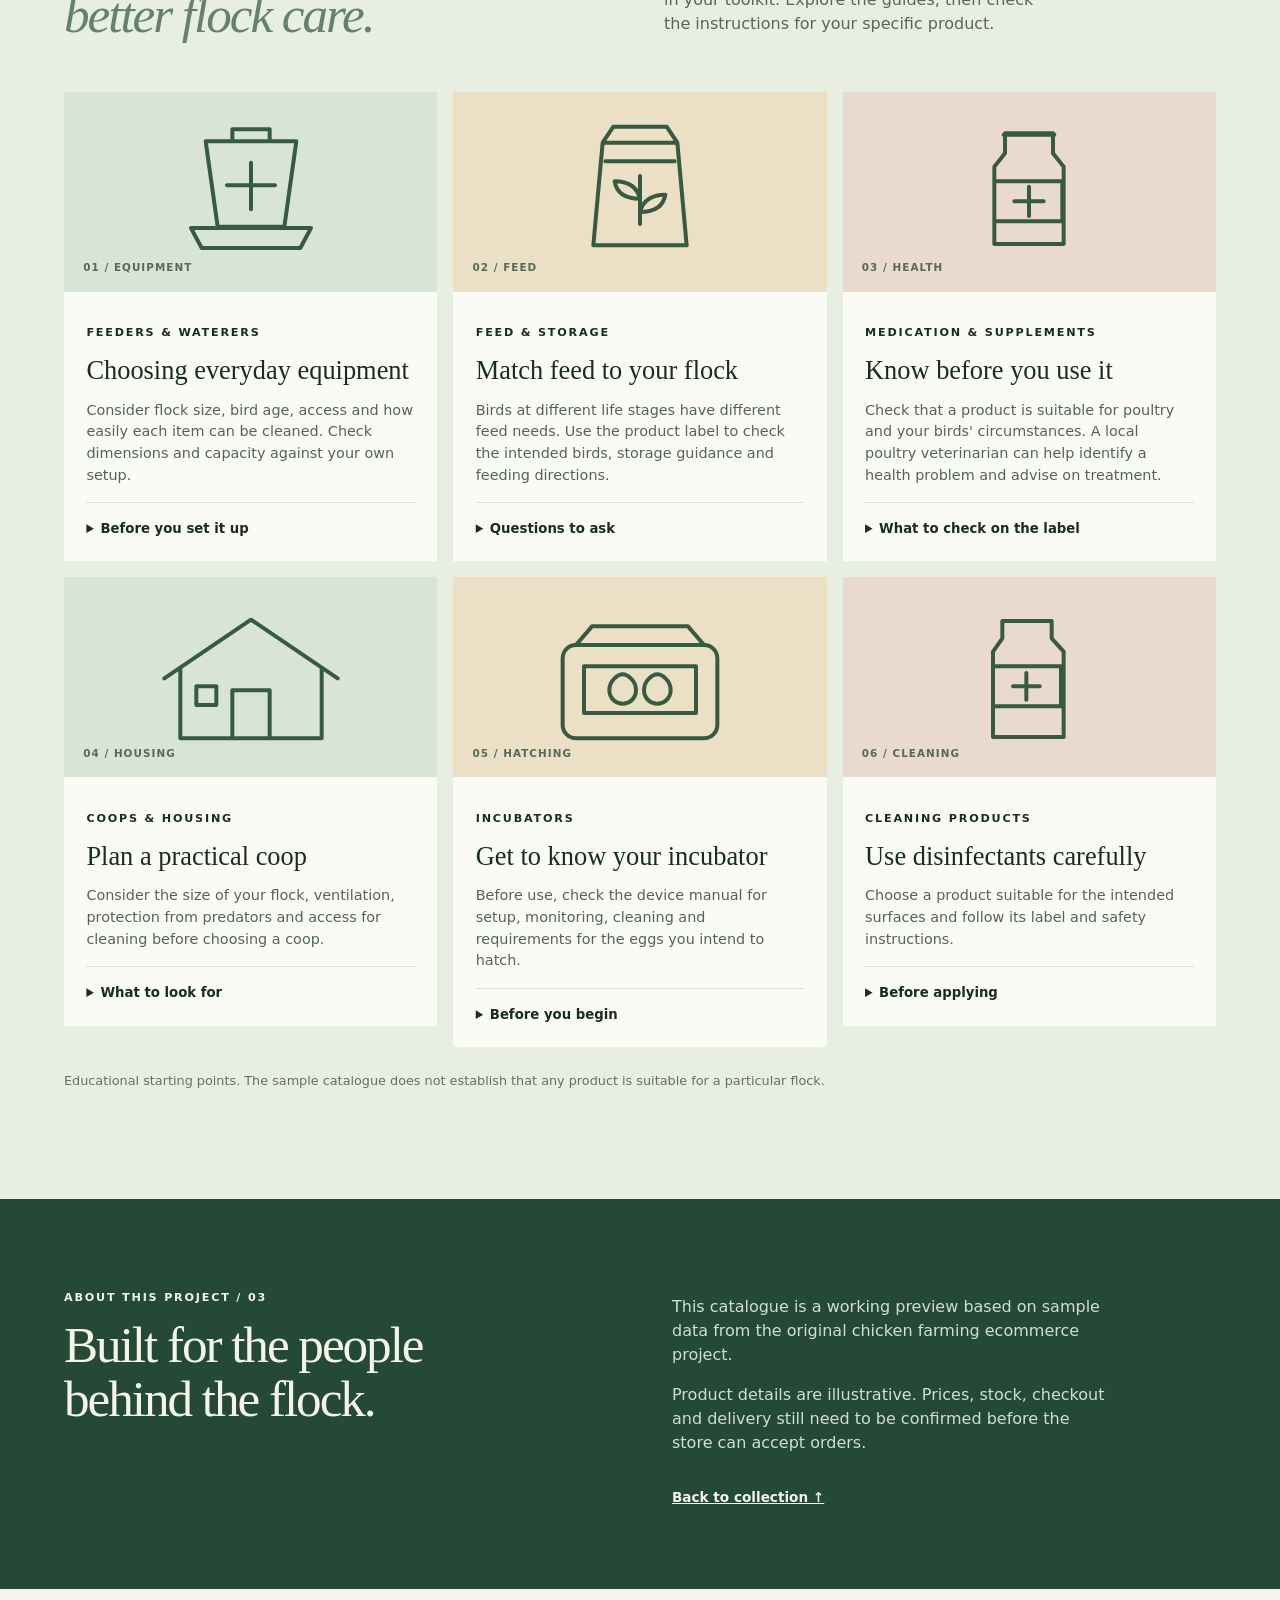
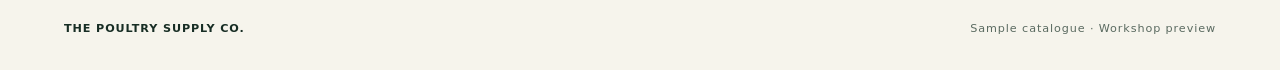
==== commit d2a1b2e1: "Add focused product academy guides" ====
--- a/index.html
+++ b/index.html
@@ -44,6 +44,19 @@
           <div class="guide-visual guide-health" aria-hidden="true"><svg viewBox="0 0 180 120"><path d="M72 16h36v15l8 10v58H64V41l8-10zM71 17h38M65 52h50v30H65" /><path d="M90 56v22M79 67h22" /></svg><span>03 / HEALTH</span></div>
           <div class="guide-body"><p class="eyebrow">MEDICATION & SUPPLEMENTS</p><h3>Know before you use it</h3><p>Check that a product is suitable for poultry and your birds' circumstances. A local poultry veterinarian can help identify a health problem and advise on treatment.</p><details><summary>What to check on the label</summary><ul><li>Intended species, purpose, directions and storage.</li><li>Any egg or meat withdrawal instructions, where applicable.</li><li>When unsure, ask a veterinarian before use. Keep the packaging available for the conversation.</li></ul><a href="https://extension.umn.edu/agriculture/animals-and-livestock/poultry/poultry-biosecurity-basics">Read poultry biosecurity basics ↗</a></details></div>
         </article>
+
+        <article class="guide" id="guide-coop">
+          <div class="guide-visual guide-equipment" aria-hidden="true"><svg viewBox="0 0 180 120"><path d="M25 61l65-44 65 44M37 54v52h106V54M76 106V70h28v36M49 67h15v14H49z"/></svg><span>04 / HOUSING</span></div>
+          <div class="guide-body"><p class="eyebrow">COOPS & HOUSING</p><h3>Plan a practical coop</h3><p>Consider the size of your flock, ventilation, protection from predators and access for cleaning before choosing a coop.</p><details><summary>What to look for</summary><ul><li>Check dimensions, doors and ventilation against your site and flock.</li><li>Inspect openings and locks for predator protection.</li><li>Make sure you can reach nesting areas and remove bedding for cleaning.</li></ul><a href="https://extension.umn.edu/agriculture/animals-and-livestock/poultry/raising-chickens-for-eggs">Read about chicken housing ↗</a></details></div>
+        </article>
+        <article class="guide" id="guide-incubator">
+          <div class="guide-visual guide-feed" aria-hidden="true"><svg viewBox="0 0 180 120"><rect x="32" y="36" width="116" height="70" rx="10"/><path d="M42 36l12-14h72l12 14M48 52h84v35H48zM67 70c0-8 7-12 10-12s10 4 10 12a10 10 0 01-20 0zm26 0c0-8 7-12 10-12s10 4 10 12a10 10 0 01-20 0z"/></svg><span>05 / HATCHING</span></div>
+          <div class="guide-body"><p class="eyebrow">INCUBATORS</p><h3>Get to know your incubator</h3><p>Before use, check the device manual for setup, monitoring, cleaning and requirements for the eggs you intend to hatch.</p><details><summary>Before you begin</summary><ul><li>Check the power supply, controls and any temperature or humidity displays.</li><li>Confirm how the device handles egg turning and follow its instructions.</li><li>Clean the equipment according to the manufacturer's directions between uses.</li></ul><a href="https://extension.psu.edu/programs/4-h/counties/montgomery/programs/school-enrichment/embryology/setting-up-the-incubator">Explore incubator setup ↗</a></details></div>
+        </article>
+        <article class="guide" id="guide-cleaning">
+          <div class="guide-visual guide-health" aria-hidden="true"><svg viewBox="0 0 180 120"><path d="M70 18h37v13l9 10v64H63V41l7-10zM70 18h37M65 52h49v30H65"/><path d="M88 57v20m-10-10h20"/></svg><span>06 / CLEANING</span></div>
+          <div class="guide-body"><p class="eyebrow">CLEANING PRODUCTS</p><h3>Use disinfectants carefully</h3><p>Choose a product suitable for the intended surfaces and follow its label and safety instructions.</p><details><summary>Before applying</summary><ul><li>Clean surfaces before disinfection.</li><li>Follow the label for preparation, application and safety around people and birds.</li><li>Do not add other chemicals unless the manufacturer approves.</li></ul><a href="https://extension.umn.edu/agriculture/animals-and-livestock/poultry/reducing-salmonella-risk-in-table-egg-production">Read about cleaning and disinfection ↗</a></details></div>
+        </article>
       </div>
       <p class="academy-note">Educational starting points. The sample catalogue does not establish that any product is suitable for a particular flock.</p>
     </section>
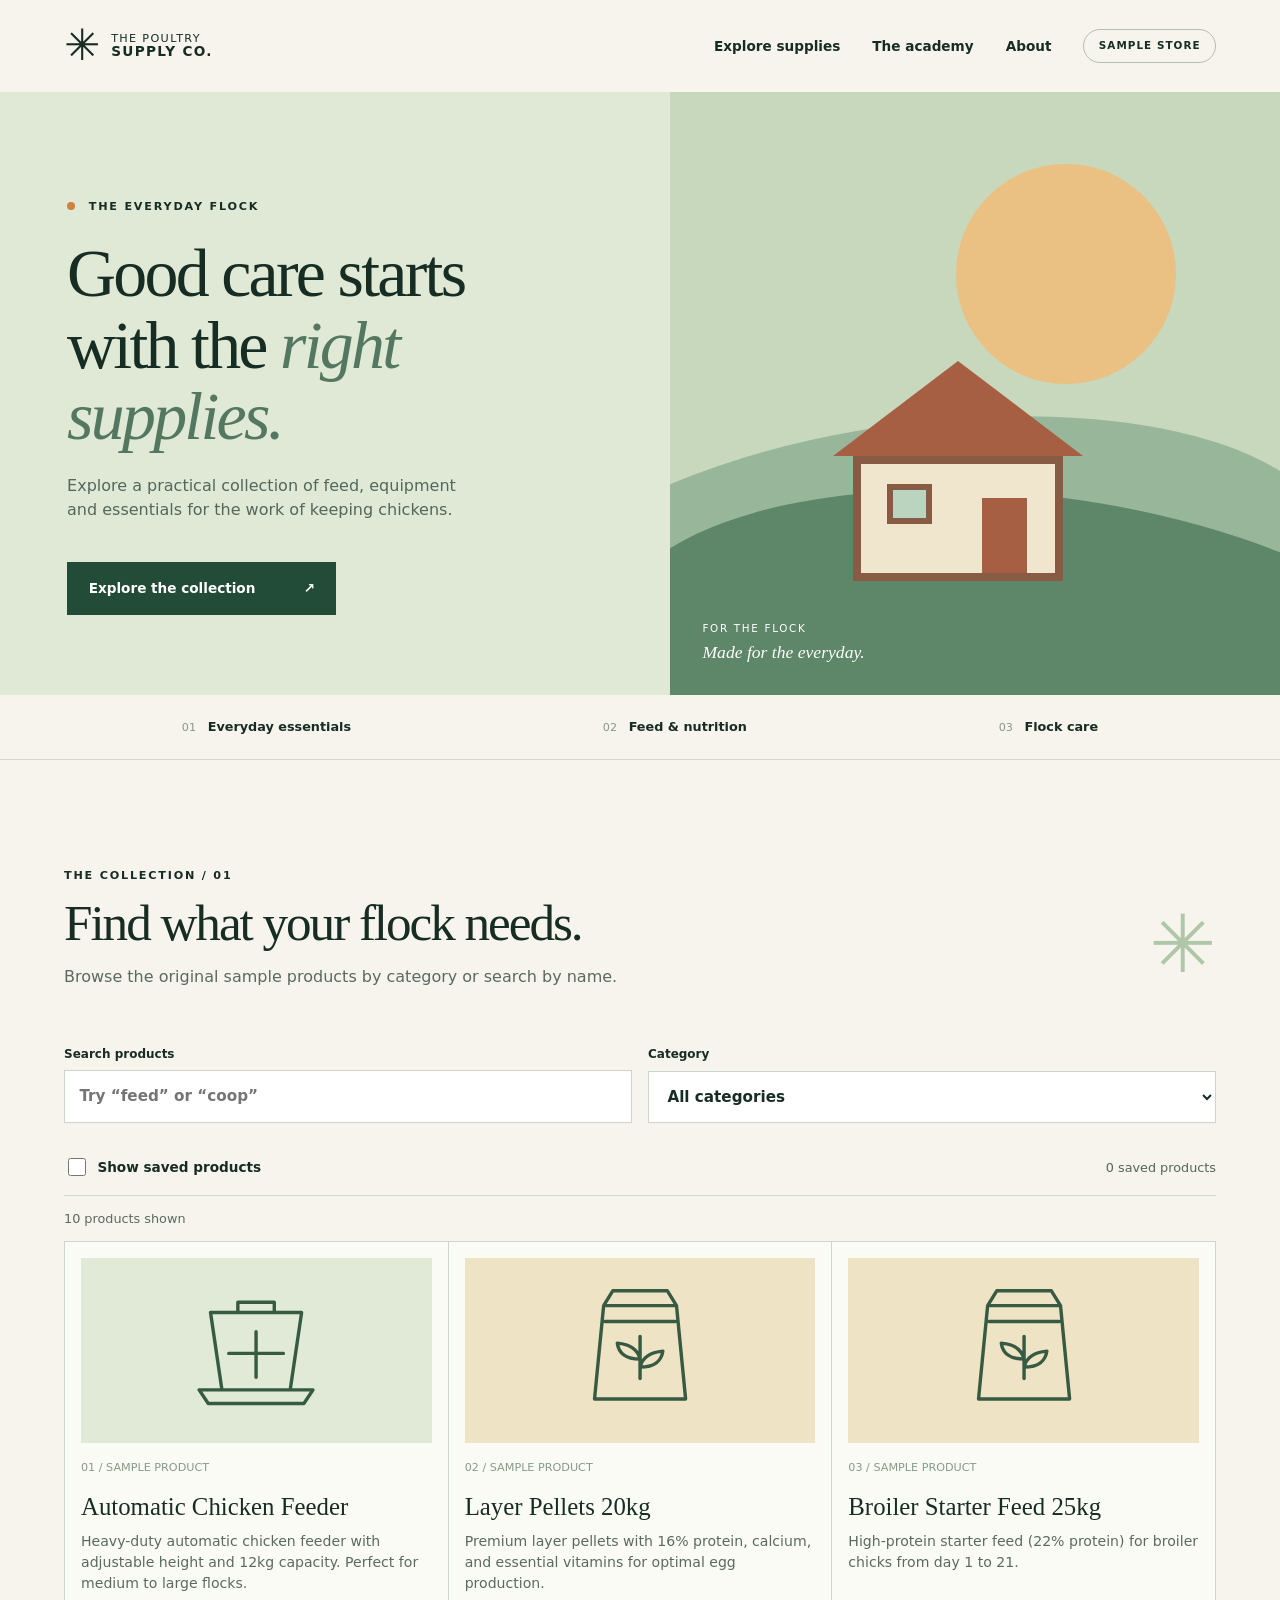
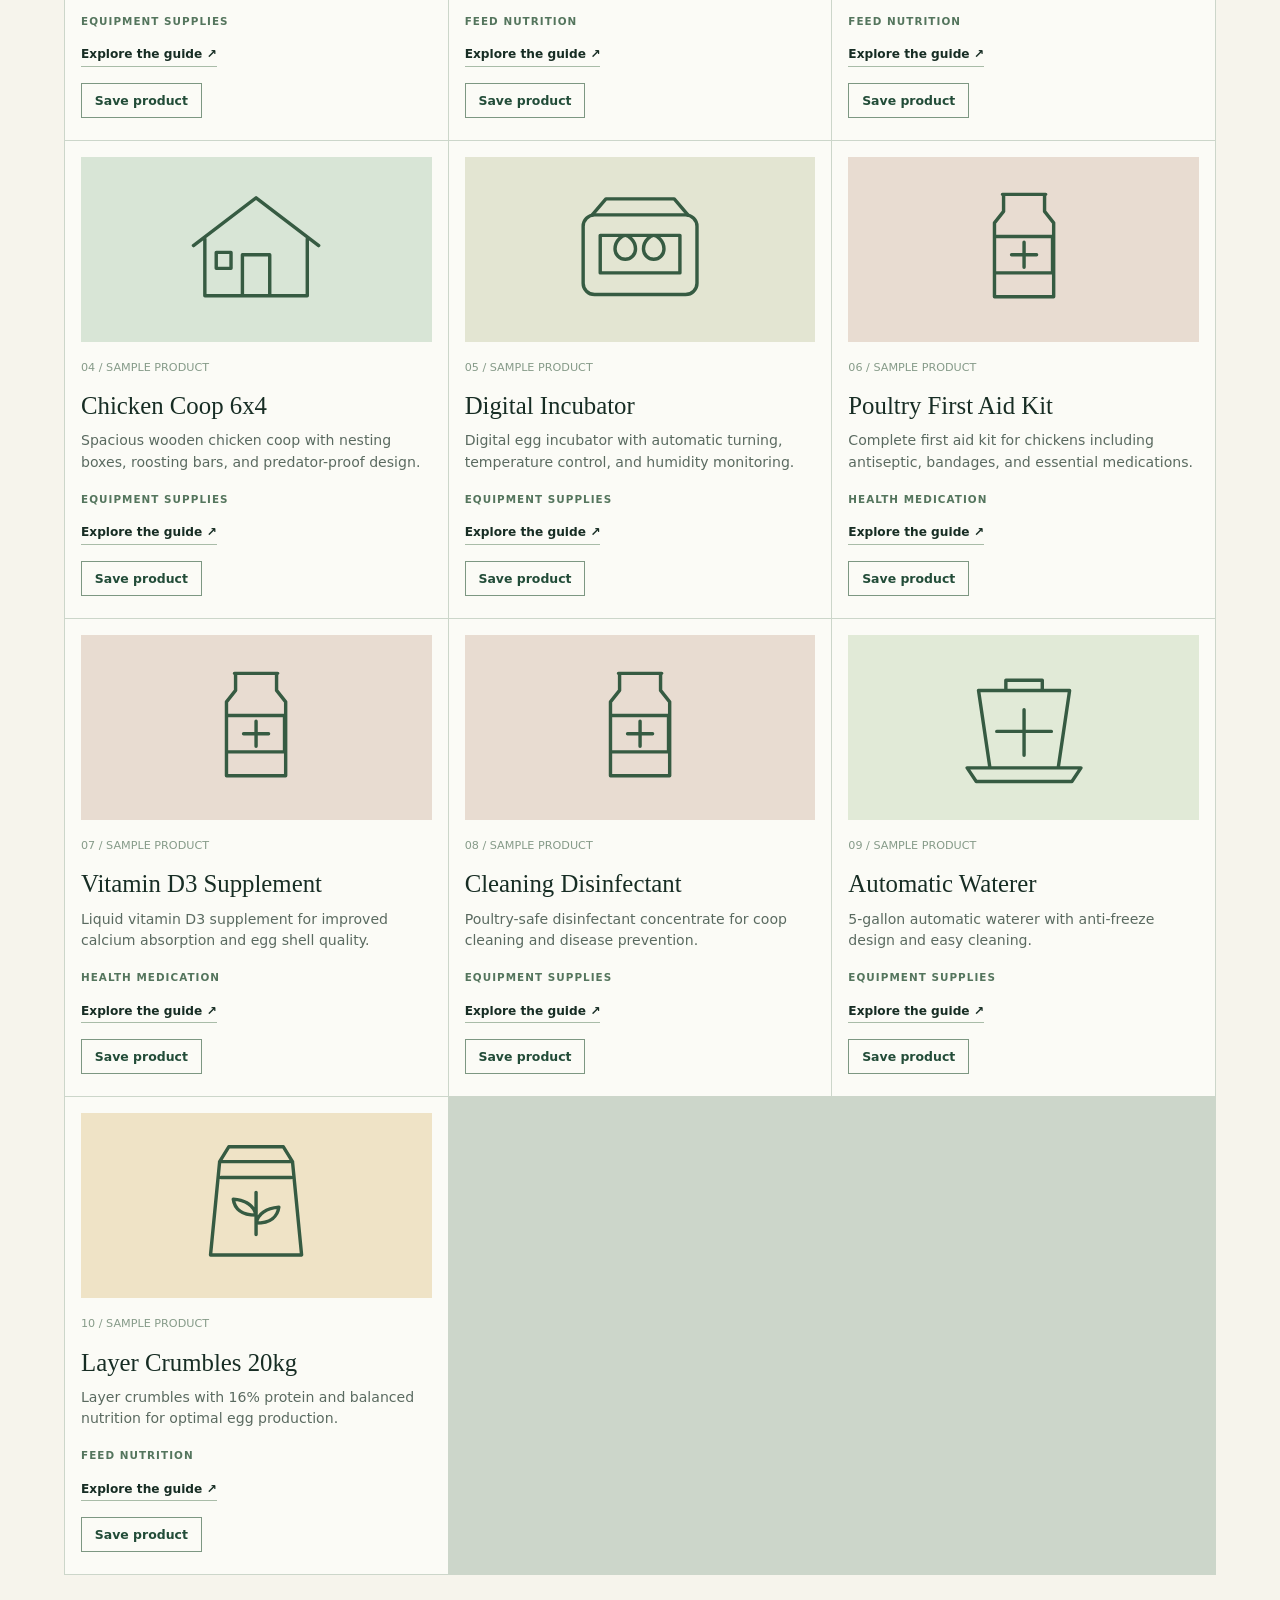
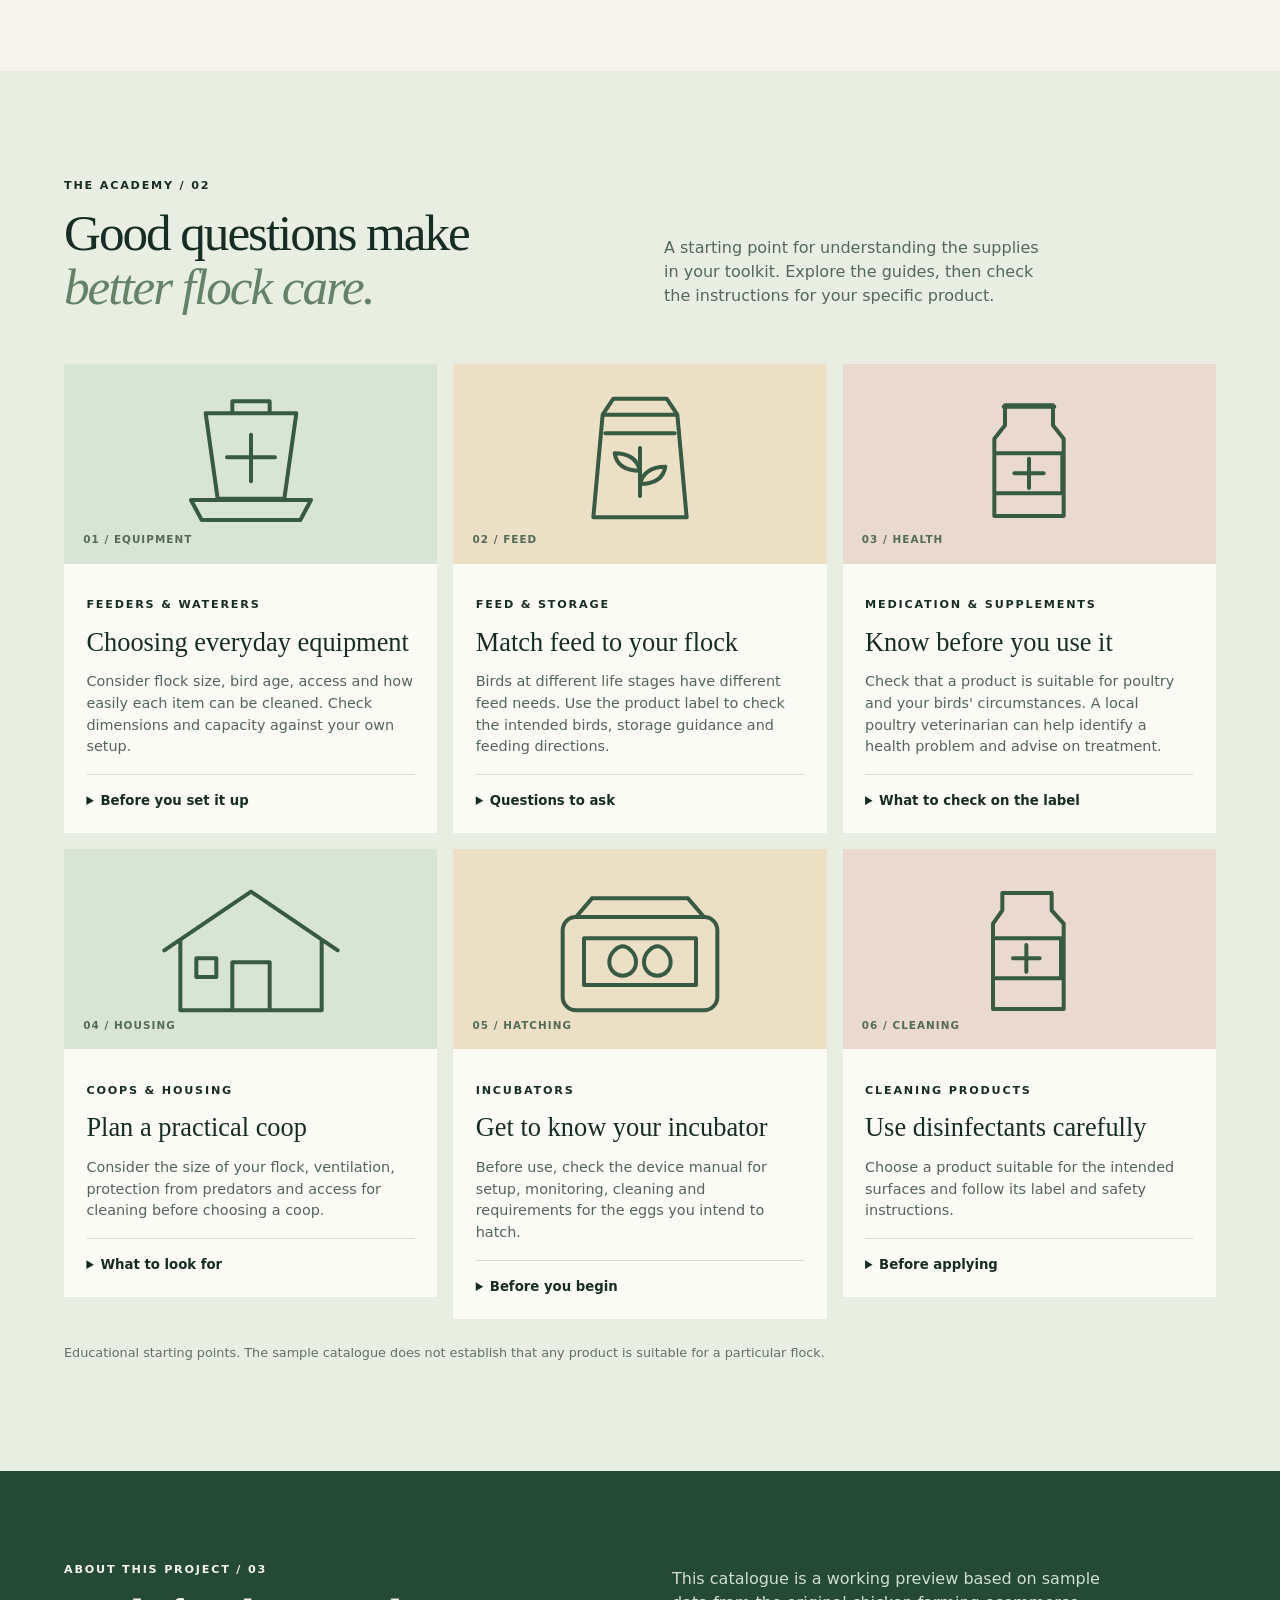
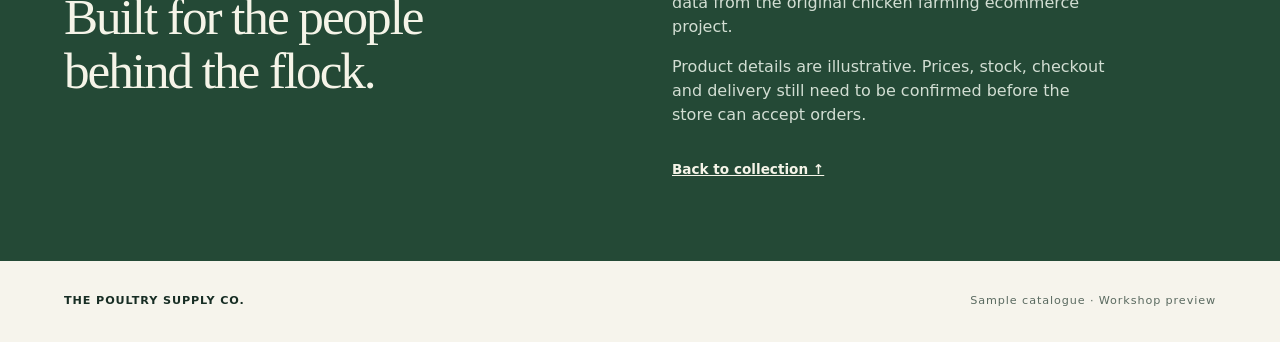
==== commit 7dd33e72: "Add local product shortlist" ====
--- a/index.html
+++ b/index.html
@@ -24,6 +24,8 @@
     <section class="catalogue" id="catalogue">
       <div class="section-head"><div><p class="eyebrow">THE COLLECTION / 01</p><h2>Find what your flock needs.</h2><p>Browse the original sample products by category or search by name.</p></div><span class="catalogue-mark" aria-hidden="true">✳</span></div>
       <div class="controls"><label for="search">Search products<input type="search" id="search" placeholder="Try “feed” or “coop”"></label><label for="category">Category<select id="category"><option value="">All categories</option></select></label></div>
+      <div class="shortlist-bar"><label><input type="checkbox" id="savedOnly"> Show saved products</label><span id="savedCount" aria-live="polite"></span></div>
+      <p id="storageMessage" class="storage-message" role="status"></p>
       <p id="count" class="count" role="status"></p>
       <div id="products" class="product-grid"></div>
       <noscript><p>Enable JavaScript to browse the sample product list.</p></noscript>
--- a/store.css
+++ b/store.css
@@ -2,3 +2,5 @@
 
 /* Catalogue and academy illustrations are editable vector shapes. */
 .product{padding:1rem 1rem 1.4rem}.product-visual{height:185px;display:grid;place-items:center;margin-bottom:1.1rem;background:#e1ead7}.product-visual svg,.guide-visual svg{height:80%;width:auto;fill:none;stroke:#365b42;stroke-width:3;stroke-linecap:round;stroke-linejoin:round}.visual-feed{background:#efe3c6}.visual-health{background:#e8dcd1}.visual-housing{background:#d8e5d6}.visual-incubator{background:#e3e5d2}.product h3{margin:1rem 0 .6rem}.product-guide{font-weight:700;font-size:.76rem;margin-top:1rem;text-decoration:none;border-bottom:1px solid #a9bca8;align-self:flex-start;padding-bottom:.15rem}.academy{padding:6rem max(5%,calc((100vw - 1170px)/2));background:#e9eee3}.academy-intro{display:grid;grid-template-columns:1fr 1fr;gap:3rem;align-items:end;margin-bottom:2.5rem}.academy h2{font:400 clamp(2.4rem,4vw,4rem)/1.05 Georgia,serif;letter-spacing:-.04em;margin:.6rem 0}.academy h2 em{font-weight:400;color:#638268}.academy-intro>p{max-width:390px;color:#53675b}.academy-grid{display:grid;grid-template-columns:repeat(3,1fr);gap:1rem;align-items:start}.guide{background:#fbfbf6}.guide-visual{height:200px;position:relative;display:flex;justify-content:center;align-items:center;background:#d8e5d6}.guide-feed{background:#ebdfc5}.guide-health{background:#e9d9ce}.guide-visual span{position:absolute;bottom:1rem;left:1.2rem;font-size:.65rem;font-weight:700;letter-spacing:.1em;color:#536b57}.guide-body{padding:1.4rem}.guide-body h3{font:400 1.65rem/1.15 Georgia,serif;margin:.8rem 0}.guide-body p:not(.eyebrow),.guide-body li{font-size:.9rem;color:#526458}.guide-body details{border-top:1px solid #d6dfd2;padding-top:1rem;margin-top:1rem}.guide-body summary{font-size:.83rem;font-weight:750;cursor:pointer}.guide-body ul{padding-left:1.1rem}.guide-body li{margin:.5rem 0}.guide-body details a{font-size:.78rem;font-weight:700}.academy-note{color:#607164;font-size:.8rem;margin-top:1.5rem}@media(max-width:760px){.academy{padding:4rem 5%}.academy-intro{grid-template-columns:1fr;gap:.5rem}.academy-grid{grid-template-columns:1fr}.guide-visual{height:180px}.product-visual{height:160px}}
+
+.shortlist-bar{display:flex;justify-content:space-between;align-items:center;gap:1rem;padding:1rem 0;border-bottom:1px solid #d2d9ce;font-size:.85rem}.shortlist-bar label{display:flex;align-items:center;gap:.55rem;font-weight:700}.shortlist-bar input{width:1.1rem;height:1.1rem;accent-color:#224c38}.shortlist-bar span,.storage-message{color:#53675b;font-size:.8rem}.storage-message:empty{display:none}.save-product{align-self:flex-start;margin-top:1rem;border:1px solid #7d9782;background:transparent;color:#224c38;padding:.55rem .8rem;font:600 .78rem system-ui,sans-serif;cursor:pointer}.save-product[aria-pressed="true"]{background:#224c38;color:white}.save-product:hover{box-shadow:0 0 0 1px #224c38}
